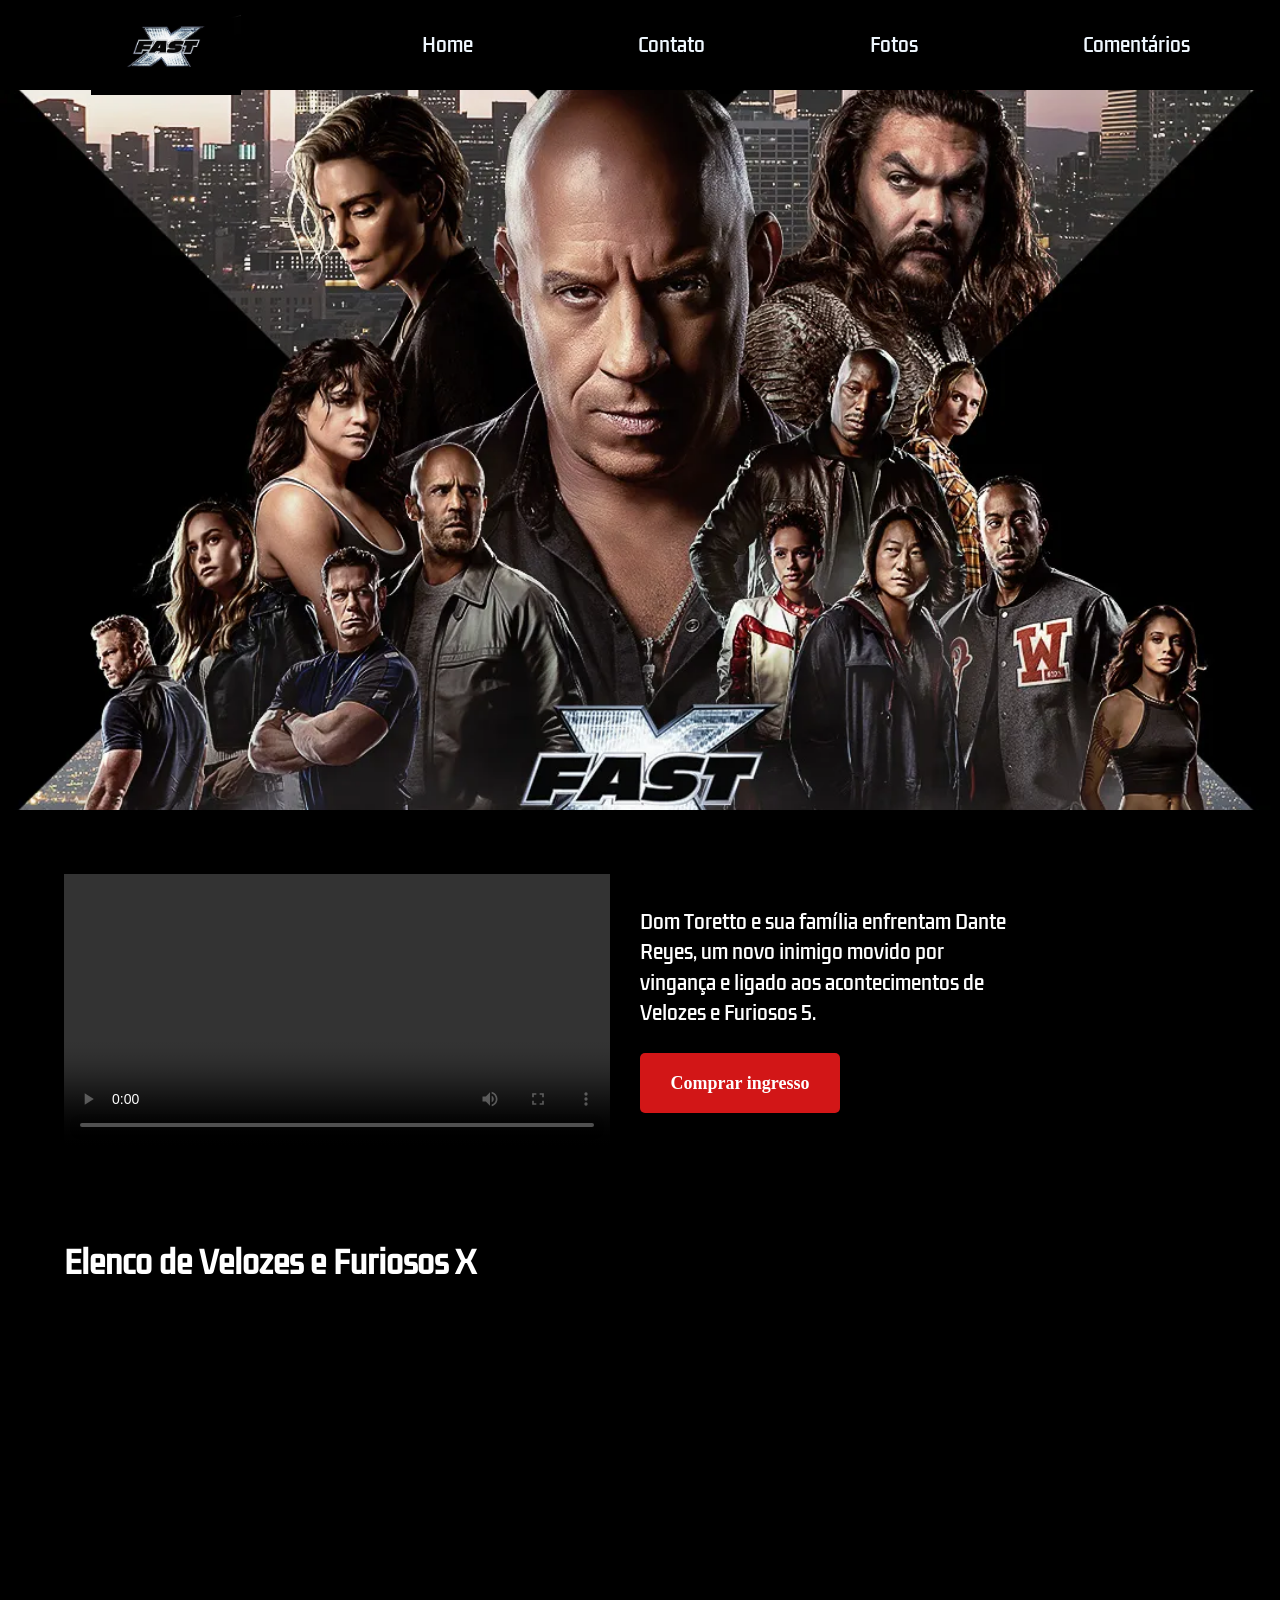
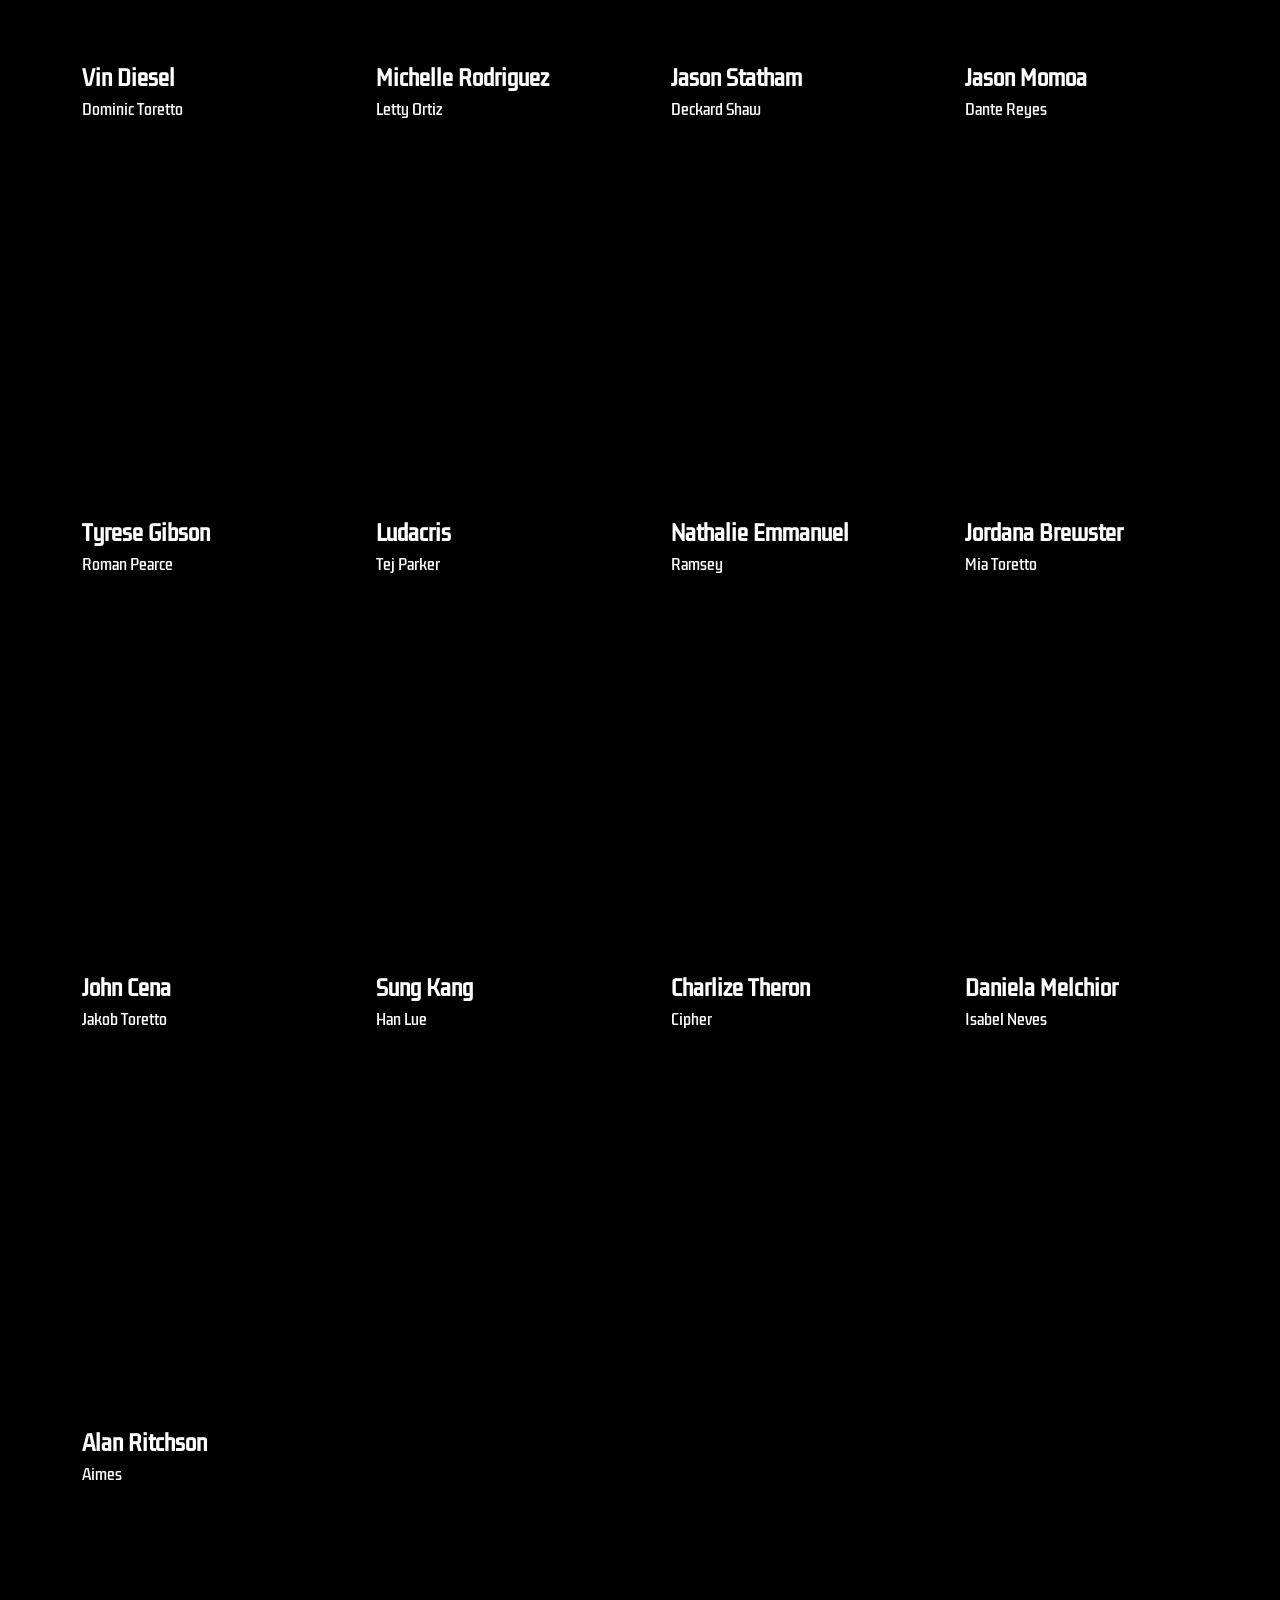
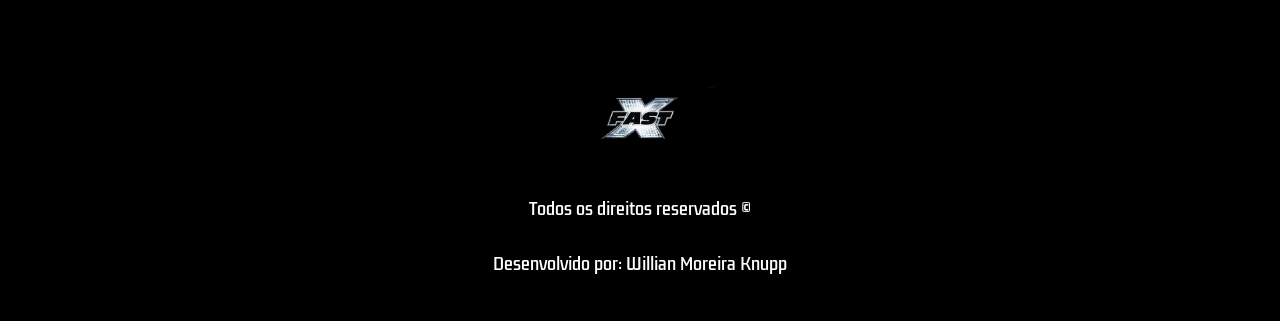
==== index.html @ 5e6432dc "Site de ingressos" ====
<!DOCTYPE html>
<html lang="pt-br">
<head>
    <meta charset="UTF-8">
    <meta name="viewport" content="width=device-width, initial-scale=1.0">
    <title>Velozes e Furiosos X</title>
    <link rel="stylesheet" href="./styles.css">
</head>
<body>

    <header>
        <img id="logo" src="./LOGO.jpg" alt="Logo Velozes e Furiosos">

        <nav>
            <ul>
                <a href="./index.html"><li>Home</li></a>
                <a href="./contato.html"><li>Contato</li></a>
                <a href="./fotos.html"><li>Fotos</li></a>
                <a href="./comentarios.html"><li>Comentários</li></a>
            </ul>
        </nav>
    </header>

    <div id="banner"></div>

    <div id="trailer-container">
        <video controls class="trailer">
            <source src="./Trailer Oficial 2- HD.mp4" type="video/mp4">
            Seu navegador não possui suporte para vídeos.
        </video>

        <div id="sinopse">
            <p class="description">
                Dom Toretto e sua família enfrentam Dante Reyes, um novo inimigo
                movido por vingança e ligado aos acontecimentos de Velozes e Furiosos 5.
            </p>

            <a class="button" href="https://www.ingresso.com/filme/velozes-e-furiosos-10" target="_blank" rel="noopener noreferrer">
                Comprar ingresso
            </a>
        </div>
    </div>

    <section class="elenco">
        <h2>Elenco de Velozes e Furiosos X</h2>

        <div class="cards-content">
            <div class="card" style="background-image: url('https://news.store.rambler.ru/img/94c867d5c7e7c8d5d2907a28734ac213?img-1-resize=width%3A100%25%2Cheight%3A560%2Cfit%3Acover&img-format=auto');">
                <span>Vin Diesel</span>
                <small>Dominic Toretto</small>
            </div>

            <div class="card" style="background-image: url('https://images.hdqwalls.com/wallpapers/michelle-rodriguez-as-letty-in-fast-x-8e.jpg?dl=1');">
                <span>Michelle Rodriguez</span>
                <small>Letty Ortiz</small>
            </div>

            <div class="card" style="background-image: url('https://www.looper.com/img/gallery/that-fast-x-celebrity-cameo-is-everything-wrong-with-the-film/pete-davidson-is-great-manufactured-tension-isnt-1684443623.jpg');">
                <span>Jason Statham</span>
                <small>Deckard Shaw</small>
            </div>

            <div class="card" style="background-image: url('https://cdn.mos.cms.futurecdn.net/k5zrsH6wLZMEbP9pRN3ygM.jpg');">
                <span>Jason Momoa</span>
                <small>Dante Reyes</small>
            </div>

            <div class="card" style="background-image: url('https://gcp-na-images.contentstack.com/v3/assets/bltea6093859af6183b/bltce44b9fa595eaa6b/698a3d33cabb1d157de516d9/fast-x-family-tree-07.jpg?branch=production');">
                <span>Tyrese Gibson</span>
                <small>Roman Pearce</small>
            </div>

            <div class="card" style="background-image: url('https://www.dexerto.com/cdn-cgi/image/width%3D3840%2Cquality%3D75%2Cformat%3Dauto/https%3A/editors.dexerto.com/wp-content/uploads/2023/05/12/Fast-X-Tej-1024x576.jpg');">
                <span>Ludacris</span>
                <small>Tej Parker</small>
            </div>

            <div class="card" style="background-image: url('https://m.media-amazon.com/images/M/MV5BN2JiYTEwZTktNzVmMS00YTBhLTg5YTAtNDMzOTNjNjFmNWI0XkEyXkFqcGc%40._V1_.jpg');">
                <span>Nathalie Emmanuel</span>
                <small>Ramsey</small>
            </div>

            <div class="card" style="background-image: url('https://d1uzk9o9cg136f.cloudfront.net/f/16782943/rc/2023/05/15/0e537122d1161bfb5227f3357a0f81048ac93786.jpg');">
                <span>Jordana Brewster</span>
                <small>Mia Toretto</small>
            </div>

            <div class="card" style="background-image: url('https://img.extmovie.com/files/attach/images/135/629/013/091/8d318dc65047e60f8005ecf5e521481b.jpg');">
                <span>John Cena</span>
                <small>Jakob Toretto</small>
            </div>

            <div class="card" style="background-image: url('https://ovicio.com.br/wp-content/uploads/2023/05/20230524-ovicio-velozes-e-furiosos-10-sung-kang-han.jpg');">
                <span>Sung Kang</span>
                <small>Han Lue</small>
            </div>

            <div class="card" style="background-image: url('https://www.looper.com/img/gallery/biggest-unanswered-questions-in-fast-x/is-cipher-officially-working-with-the-team-1684401072.jpg');">
                <span>Charlize Theron</span>
                <small>Cipher</small>
            </div>

            <div class="card" style="background-image: url('https://images.hdqwalls.com/wallpapers/daniela-melchior-as-isabel-in-fast-x-3v.jpg?dl=1');">
                <span>Daniela Melchior</span>
                <small>Isabel Neves</small>
            </div>

            <div class="card" style="background-image: url('https://fwmedia.fandomwire.com/wp-content/uploads/2025/08/29155420/Alan-Ritchson-as-Agent-Aimes-in-Fast-X-2023-Credit-Universal-Pictures.jpeg?aspect_ratio=800%3A500&crop=center&format=webp&height=500&quality=85&sharpen=true&width=800');">
                <span>Alan Ritchson</span>
                <small>Aimes</small>
            </div>
        </div>
    </section>

    <footer>
        <img style="object-fit: contain;" id="logo" src="./LOGO.jpg" alt="Logo">

        <span>Todos os direitos reservados ©</span>
        <span>Desenvolvido por: Willian Moreira Knupp</span>

        <nav class="footer-navigation">
            <ul class="footer-list">
                <a href="./index.html"><li>Home</li></a>
                <a href="./contato.html"><li>Contato</li></a>
                <a href="./fotos.html"><li>Fotos</li></a>
                <a href="./comentarios.html"><li>Comentários</li></a>
            </ul>
        </nav>
    </footer>

    <script src="./script.js"></script>
</body>
</html>
---- styles.css ----
@import url('https://fonts.googleapis.com/css2?family=Kdam+Thmor+Pro&display=swap');

* {
    margin: 0;
    padding: 0;
    box-sizing: border-box;
    list-style: none;
    text-decoration: none;
}

body {
    background-color: #000;
    color: #fff;
    min-height: 100vh;
}

header {
    height: 90px;
    display: flex;
    justify-content: space-around;
    align-items: center;
}

nav {
    width: 60%;
}

ul {
    display: flex;
    width: 100%;
    justify-content: space-between;
}

li {
    color: aliceblue;
    cursor: pointer;
    font-size: 19px;
    transition: .5s;
    font-family: 'Kdam Thmor Pro', sans-serif;
}

li:hover {
    color: aqua;
}

#logo {
    width: 150px;
    height: auto;
}

#banner {
    background-image: url('./banner.webp');
    background-position: 50% 50%;
    background-size: cover;
    width: 100%;
    height: 720px;
}

#trailer-container {
    width: 100%;
    min-height: 400px;
    display: flex;
    justify-content: center;
    align-items: center;
    padding: 40px 5%;
}

.trailer {
    width: 50%;
    max-width: 700px;
}

#sinopse {
    width: 50%;
    display: flex;
    flex-direction: column;
    justify-content: space-between;
    margin: 30px;
}

.description {
    color: #fff;
    font-size: 19px;
    font-family: 'Kdam Thmor Pro', sans-serif;
    width: 70%;
    line-height: 1.6;
}

.button {
    width: 200px;
    height: 60px;
    background-color: #d21617;
    color: #fff;
    padding: 8px 10px;
    border-radius: 5px;
    cursor: pointer;
    transition: .8s;
    font-size: 18px;
    display: flex;
    justify-content: center;
    align-items: center;
    font-weight: bold;
    border: none;
    outline: none;
    margin-top: 25px;
}

.button:hover {
    background-color: #fff;
    color: #000;
}

/* Elenco */
.elenco {
    width: 100%;
    padding: 30px 5% 60px;
}

.elenco h2 {
    font-family: 'Kdam Thmor Pro', sans-serif;
    font-size: 30px;
    margin-bottom: 30px;
}

.actor-cards-container {
    width: 100%;
    display: flex;
    justify-content: center;
    margin-top: 50px;
}

.cards-content {
    width: 100%;
    display: grid;
    grid-template-columns: repeat(4, 1fr);
    gap: 25px;
}

.card {
    width: 100%;
    height: 430px;
    background-size: cover;
    background-position: center 30%;
    border-radius: 10px;
    overflow: hidden;
    cursor: pointer;
    transition: .4s;
    display: flex;
    flex-direction: column;
    justify-content: flex-end;
    padding: 25px 18px;
    color: #fff;
    font-family: 'Kdam Thmor Pro', sans-serif;
    text-shadow: 2px 2px 5px #000;
    position: relative;
}

.card::after {
    content: '';
    position: absolute;
    inset: 45% 0 0;
    background: linear-gradient(transparent, rgba(0,0,0,.95));
}

.card span,
.card small {
    position: relative;
    z-index: 1;
}

.card span {
    font-size: 20px;
    font-weight: bold;
}

.card small {
    font-size: 14px;
    margin-top: 5px;
}

.card:hover {
    transform: translateY(-6px);
}

.fotos-page {
    min-height: 700px;
}

footer {
    min-height: 300px;
    margin-top: 50px;
    padding: 30px 10px;
    display: flex;
    flex-direction: column;
    align-items: center;
    justify-content: space-around;
    text-align: center;
}

footer span {
    color: #fff;
    font-family: 'Kdam Thmor Pro', sans-serif;
}

.footer-navigation {
    display: none;
}

.footer-list {
    display: flex;
    flex-direction: column;
    align-items: center;
    gap: 15px;
}

/* Página de contato */
.contato-container {
    width: 90%;
    max-width: 800px;
    margin: 60px auto;
}

.contato-container h1 {
    text-align: center;
    font-family: 'Kdam Thmor Pro', sans-serif;
    margin-bottom: 15px;
}

.contato-container p {
    text-align: center;
    color: #ccc;
    font-family: Arial, sans-serif;
    margin-bottom: 30px;
}

.formulario-contato {
    background-color: #151515;
    padding: 30px;
    border-radius: 10px;
}

.formulario-contato label {
    display: block;
    margin-bottom: 8px;
    margin-top: 15px;
    font-family: Arial, sans-serif;
}

.formulario-contato input,
.formulario-contato textarea {
    width: 100%;
    padding: 12px;
    border: 1px solid #444;
    border-radius: 5px;
    background-color: #222;
    color: #fff;
    font-size: 16px;
}

.formulario-contato textarea {
    min-height: 150px;
    resize: vertical;
}

.formulario-contato .button {
    margin-top: 25px;
}

#mensagem-formulario {
    margin-top: 20px;
    text-align: center;
    color: #7CFF7C;
    font-family: Arial, sans-serif;
}

@media(max-width: 768px) {
    header {
        height: 80px;
    }

    header nav {
        display: none;
    }

    #banner {
        height: 450px;
        background-position: 40%;
    }

    #trailer-container {
        flex-direction: column;
        height: auto;
    }

    .trailer {
        width: 100%;
    }

    #sinopse {
        width: 95%;
        margin: 30px 0;
    }

    .description {
        width: 100%;
    }

    .button {
        width: 100%;
        margin-top: 30px;
    }

    .cards-content {
        grid-template-columns: repeat(2, 1fr);
        margin-top: 30px;
    }

    .card {
        height: 360px;
    }

    .elenco h2 {
        font-size: 25px;
    }

    .footer-navigation {
        display: block;
        width: 100%;
    }

    .footer-list {
        margin-top: 15px;
    }

    .contato-container {
        width: 90%;
        margin: 40px auto;
    }
}

@media(max-width: 500px) {
    .cards-content {
        grid-template-columns: 1fr;
    }

    .card {
        height: 430px;
    }
}
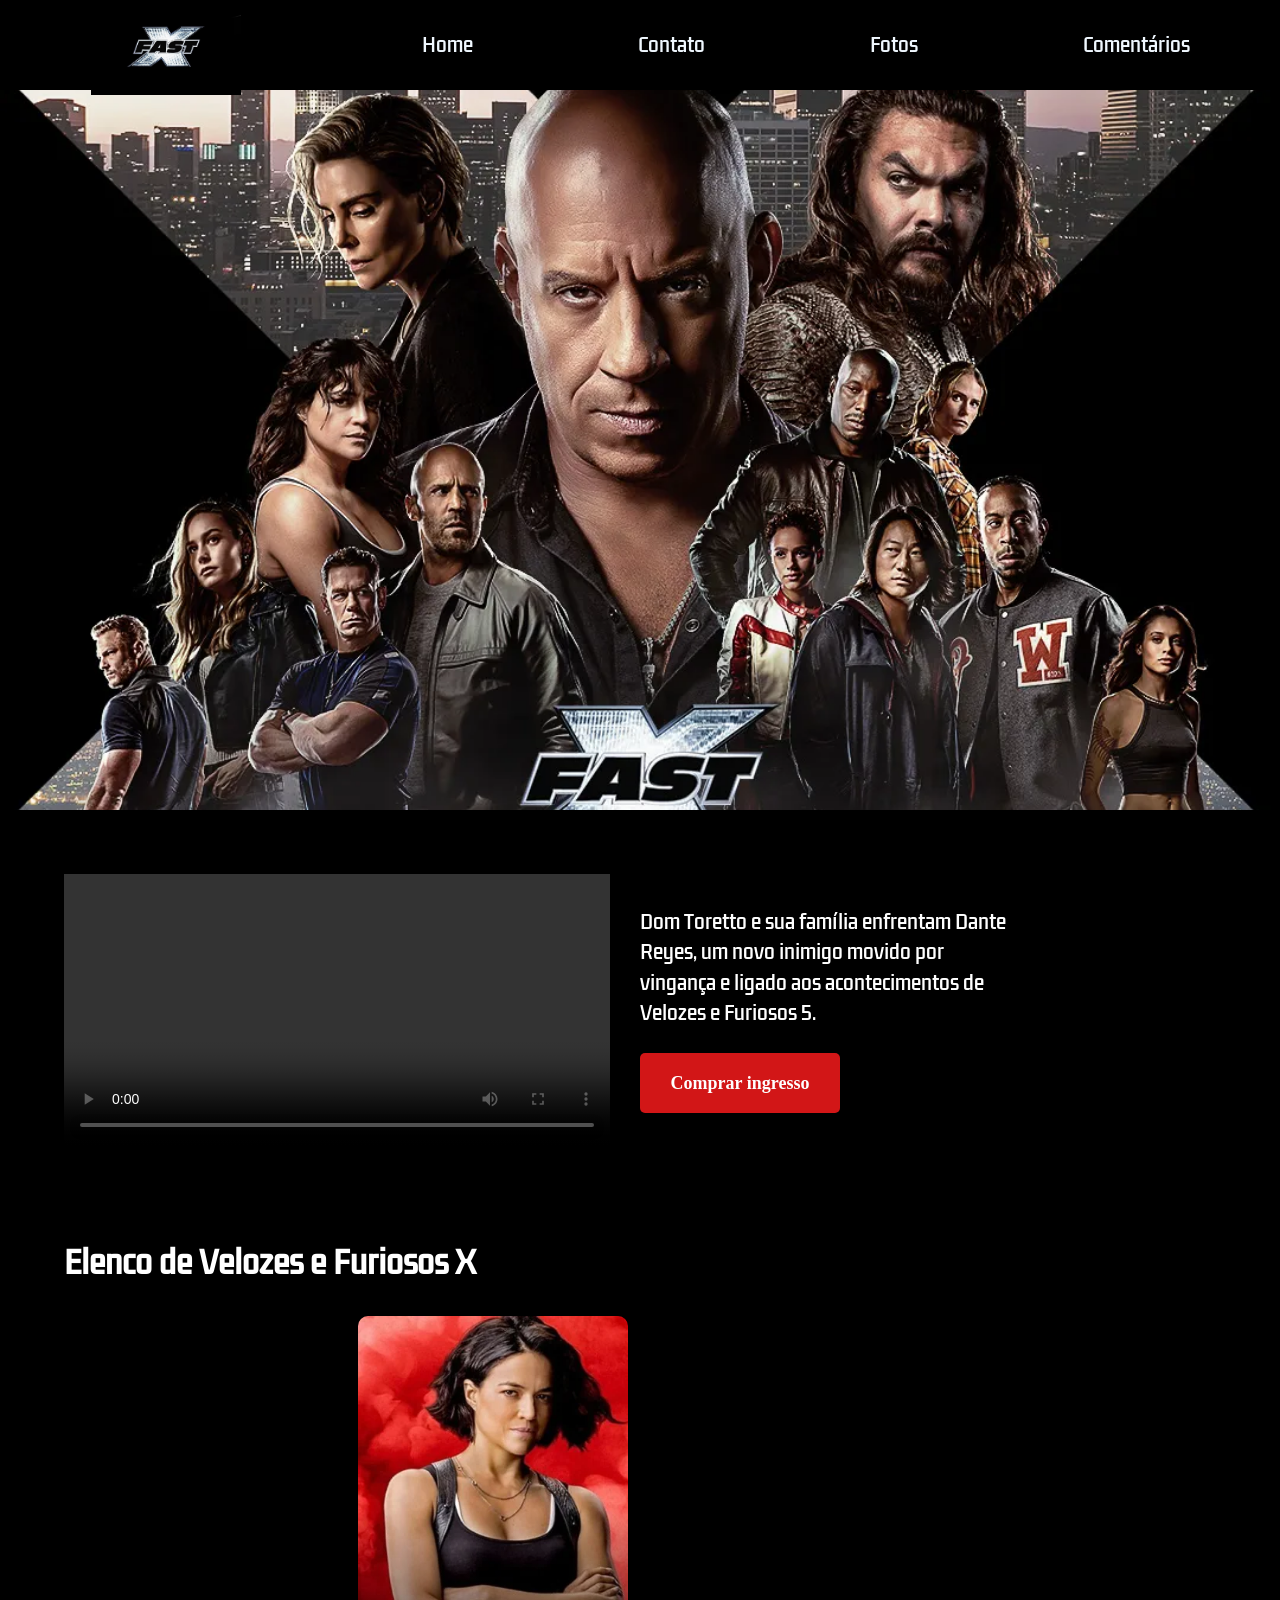
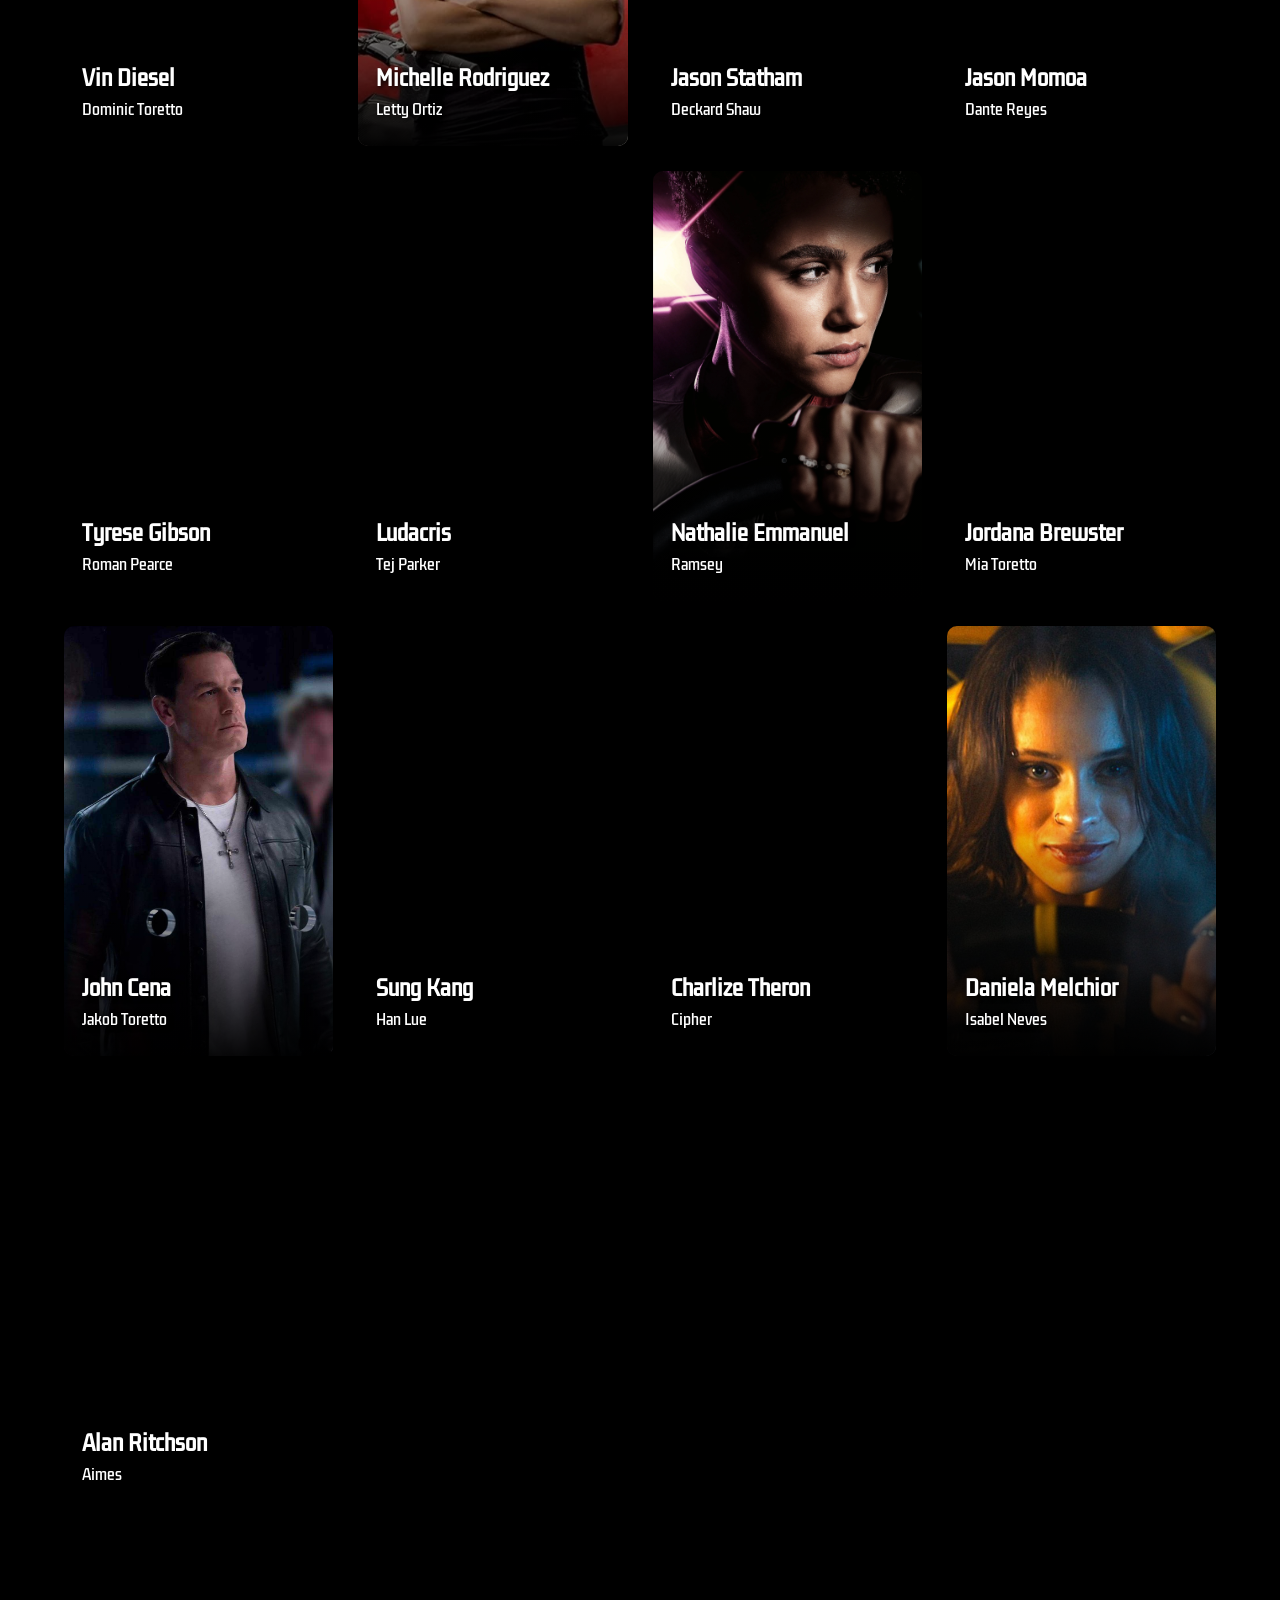
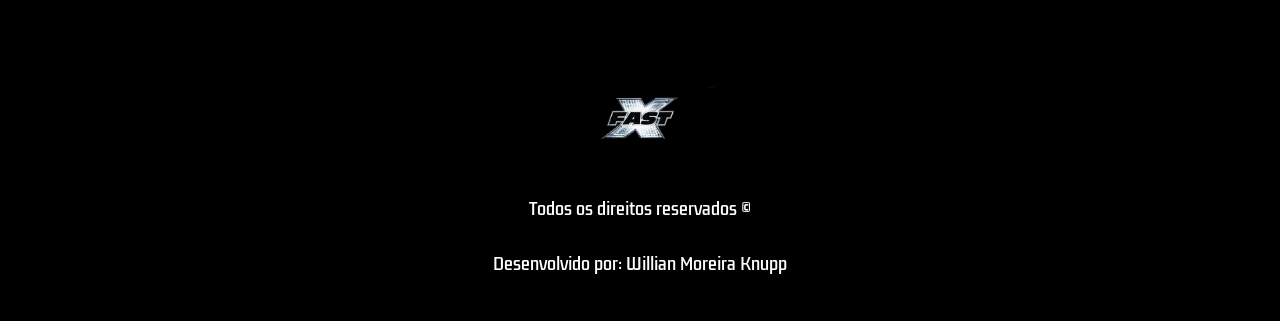
==== commit e0c437b1: "Adicionei fotos dos atores e nova funcionalidade ao sistema de comentarios" ====
--- a/index.html
+++ b/index.html
@@ -25,7 +25,7 @@
 
     <div id="trailer-container">
         <video controls class="trailer">
-            <source src="./Trailer Oficial 2- HD.mp4" type="video/mp4">
+            <source src="./TRAILER/VELOZES E FURIOSOS 10.mp4" type="video/mp4">
             Seu navegador não possui suporte para vídeos.
         </video>
 
@@ -50,7 +50,7 @@
                 <small>Dominic Toretto</small>
             </div>
 
-            <div class="card" style="background-image: url('https://images.hdqwalls.com/wallpapers/michelle-rodriguez-as-letty-in-fast-x-8e.jpg?dl=1');">
+            <div class="card" style="background-image: url(img/Letty.jpg);">
                 <span>Michelle Rodriguez</span>
                 <small>Letty Ortiz</small>
             </div>
@@ -75,7 +75,7 @@
                 <small>Tej Parker</small>
             </div>
 
-            <div class="card" style="background-image: url('https://m.media-amazon.com/images/M/MV5BN2JiYTEwZTktNzVmMS00YTBhLTg5YTAtNDMzOTNjNjFmNWI0XkEyXkFqcGc%40._V1_.jpg');">
+            <div class="card" style="background-image: url(img/nathalie.jpg);">
                 <span>Nathalie Emmanuel</span>
                 <small>Ramsey</small>
             </div>
@@ -85,7 +85,7 @@
                 <small>Mia Toretto</small>
             </div>
 
-            <div class="card" style="background-image: url('https://img.extmovie.com/files/attach/images/135/629/013/091/8d318dc65047e60f8005ecf5e521481b.jpg');">
+            <div class="card" style="background-image: url(img/Jakob.jpg);">
                 <span>John Cena</span>
                 <small>Jakob Toretto</small>
             </div>
@@ -100,7 +100,7 @@
                 <small>Cipher</small>
             </div>
 
-            <div class="card" style="background-image: url('https://images.hdqwalls.com/wallpapers/daniela-melchior-as-isabel-in-fast-x-3v.jpg?dl=1');">
+            <div class="card" style="background-image: url(img/isabel.jpg);">
                 <span>Daniela Melchior</span>
                 <small>Isabel Neves</small>
             </div>
--- a/styles.css
+++ b/styles.css
@@ -347,3 +347,104 @@
         height: 430px;
     }
 }
+
+
+/* ÁREA DE COMENTÁRIOS */
+
+.comentarios-container {
+    max-width: 800px;
+    margin: 40px auto;
+    padding: 30px;
+    color: white;
+}
+
+.comentarios-container h1,
+.comentarios-container h2 {
+    text-align: center;
+    margin-bottom: 15px;
+}
+
+.comentarios-container > p {
+    text-align: center;
+    margin-bottom: 30px;
+}
+
+#form-comentario {
+    display: flex;
+    flex-direction: column;
+    gap: 12px;
+}
+
+#form-comentario input[type="text"],
+#form-comentario textarea {
+    padding: 12px;
+    border: 1px solid #555;
+    border-radius: 6px;
+    background: #222;
+    color: white;
+    font-size: 16px;
+}
+
+#form-comentario textarea {
+    min-height: 120px;
+    resize: vertical;
+}
+
+.estrelas {
+    display: flex;
+    flex-direction: row-reverse;
+    justify-content: flex-end;
+    width: fit-content;
+}
+
+.estrelas input {
+    display: none;
+}
+
+.estrelas label {
+    color: #777;
+    font-size: 30px;
+    cursor: pointer;
+}
+
+.estrelas input:checked ~ label,
+.estrelas label:hover,
+.estrelas label:hover ~ label {
+    color: gold;
+}
+
+#form-comentario button {
+    padding: 12px;
+    border: none;
+    border-radius: 6px;
+    background: #d71920;
+    color: white;
+    font-size: 16px;
+    font-weight: bold;
+    cursor: pointer;
+}
+
+#form-comentario button:hover {
+    background: #a80f15;
+}
+
+.lista-comentarios {
+    margin-top: 45px;
+}
+
+.comentario-card {
+    background: #222;
+    padding: 18px;
+    margin-top: 15px;
+    border-radius: 8px;
+    border-left: 4px solid #d71920;
+}
+
+.comentario-card h3 {
+    margin-bottom: 8px;
+}
+
+.comentario-card .avaliacao {
+    color: gold;
+    margin-bottom: 10px;
+}
